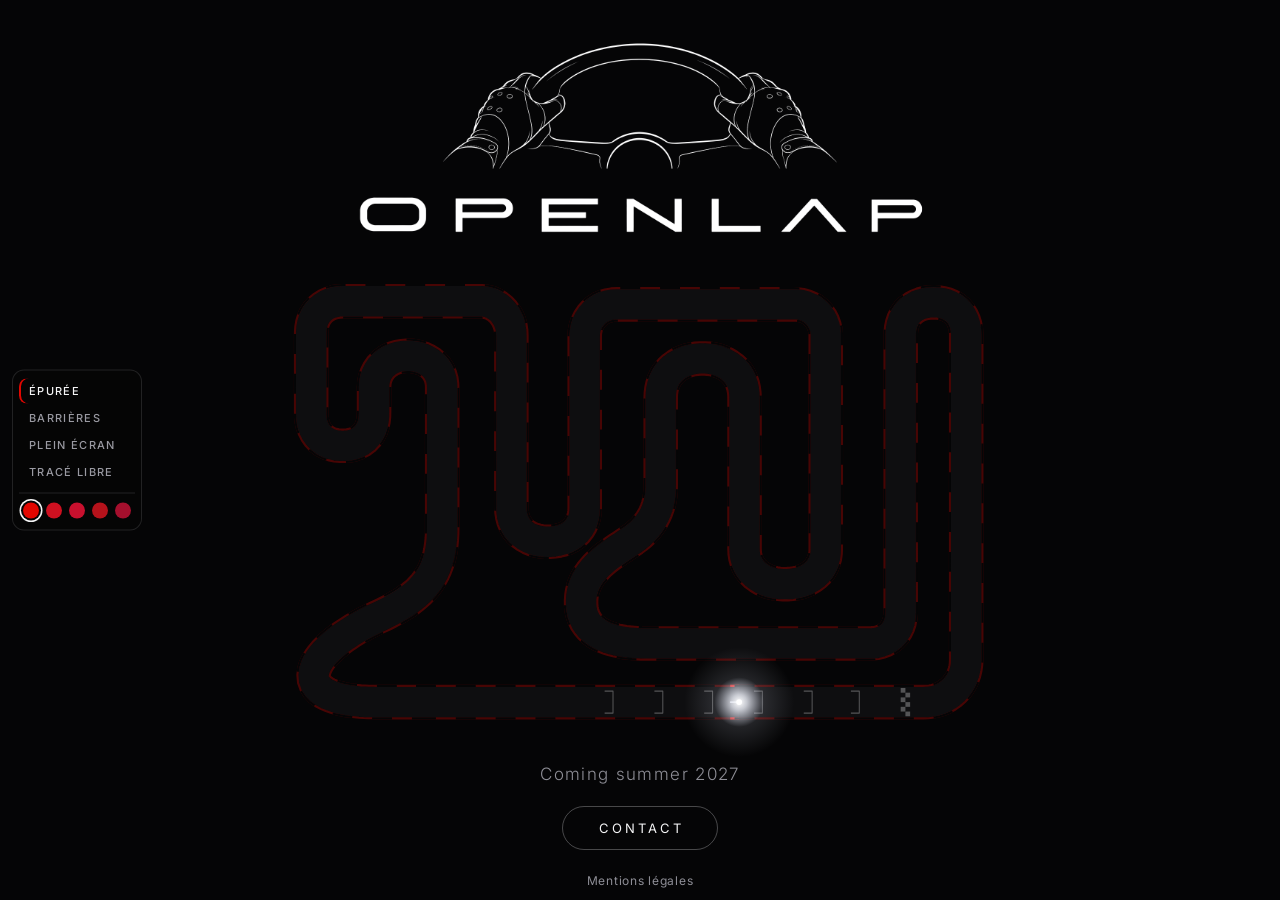
==== index.html @ 94e750ab "Version épurée : blocs du liseré allongés" ====
<!doctype html>
<html lang="fr">
<head>
  <meta charset="utf-8">
  <meta name="viewport" content="width=device-width, initial-scale=1">
  <meta name="theme-color" content="#050506">
  <meta name="robots" content="noindex, nofollow">
  <title>OPENLAP — Coming summer 2027</title>
  <meta name="description" content="OPENLAP, karting indoor électrique haut de gamme en Île-de-France. Ouverture prochaine.">
  <link rel="icon" href="favicon.svg" type="image/svg+xml">
  <link rel="preload" href="polices/inter.woff2" as="font" type="font/woff2" crossorigin>
  <style>
    @font-face {
      font-family: "Inter";
      src: url("polices/inter.woff2") format("woff2");
      font-weight: 100 900;
      font-display: swap;
    }
    :root {
      --fond: #050506;
      --blanc: #f5f5f6;
      --voile: #8e8e96;
      --rouge: #e10600;
    }
    * { box-sizing: border-box; }
    html, body { height: 100%; }
    body {
      margin: 0;
      background: var(--fond);
      color: var(--blanc);
      font-family: "Inter", -apple-system, BlinkMacSystemFont, "Helvetica Neue", "Segoe UI", Roboto, Arial, sans-serif;
      -webkit-font-smoothing: antialiased;
      overflow: hidden;
    }

    /* Une affiche : le logo, la piste, le bouton */
    .ecran {
      height: 100vh; height: 100svh; min-height: 480px;
      display: grid; grid-template-rows: auto minmax(0, 1fr) auto auto; justify-items: center;
      gap: clamp(12px, 2.6vh, 28px); padding: clamp(22px, 4.5vh, 48px) 20px 12px;
      text-align: center;
    }

    /* pas d'opacité 0 au départ : le navigateur doit compter le logo comme contenu affiché */
    .marque { line-height: 0; opacity: .01; animation: paraitre 2.2s ease .6s forwards; }
    .marque img { display: block; height: auto; width: min(86vw, clamp(84px, 17vh, 168px) * 3.754); /* 3,754 : largeur sur hauteur du logo */ }
    .cache { position: absolute; width: 1px; height: 1px; margin: 0; overflow: hidden; clip-path: inset(50%); white-space: nowrap; }

    /* La piste et la lumière */
    .piste { position: relative; width: 100%; max-width: 1180px; container-type: size; }
    /* overflow visible : le halo de la lumière ne doit pas être coupé au bord du dessin */
    .piste svg { position: absolute; inset: 0; width: 100%; height: 100%; display: block; overflow: visible; }
    @media (orientation: portrait) {
      /* Sur un écran en hauteur, la piste est tournée d'un quart de tour pour occuper la place */
      .piste svg {
        inset: auto; top: 50%; left: 50%;
        width: 100cqh; height: 100cqw;
        transform: translate(-50%, -50%) rotate(90deg);
      }
    }

    .bas { display: grid; justify-items: center; }
    .phrase {
      margin: 0 0 clamp(12px, 2.4vh, 22px);
      font-size: clamp(14px, 1.5vw, 17px); font-weight: 300; letter-spacing: .08em; color: var(--voile);
      opacity: 0; animation: paraitre 1.4s ease .9s forwards;
    }
    .phrase:empty { display: none; }
    .bouton {
      display: inline-block; padding: 13px 36px;
      font-size: 13px; font-weight: 400; letter-spacing: .24em; text-transform: uppercase; text-decoration: none;
      color: var(--blanc); border: 1px solid #f5f5f647; border-radius: 999px;
      transition: color .35s, background .35s, border-color .35s;
      opacity: 0; animation: paraitre 1.4s ease 1s forwards;
    }
    .bouton span { margin-right: -.24em; }
    .bouton:hover { color: var(--fond); background: var(--blanc); border-color: var(--blanc); }
    .bouton:focus-visible { outline: 2px solid var(--blanc); outline-offset: 5px; }
    @keyframes paraitre { to { opacity: 1; } }

    .pied {
      margin: 0; font-size: 12px; letter-spacing: .06em; color: var(--voile);
      opacity: 0; animation: paraitre 1.4s ease 1.3s forwards;
    }
    .pied a { color: inherit; text-decoration: none; padding: 8px; }
    .pied a:hover, .pied a:focus-visible { color: var(--blanc); }
  </style>
</head>
<body>
  <main class="ecran">
    <div class="marque">
      <img src="images/logo-openlap-70.png" width="1554" height="538" alt="">
      <h1 class="cache" data-texte="nom">OPENLAP</h1>
    </div>

    <div class="piste" aria-hidden="true">
      <svg viewBox="47 13 1421 912" preserveAspectRatio="xMidYMid meet">
        <defs>
          <!-- Le tracé du circuit du client : l'axe de la piste, relevé sur son plan type (releve-plan.json) -->
          <path id="trace" d="M 330 851 L 1300 851 C 1345 851 1380 816 1380 771 L 1380 150 C 1380 108 1352 88 1318 88 C 1283 88 1255 108 1255 150 L 1255 680 C 1255 715 1232 739 1196 739 L 770 739 C 700 739 645 720 645 660 C 645 600 700 570 745 540 C 780 515 797 480 797 440 L 797 270 C 797 215 840 195 877 195 C 914 195 957 215 957 270 L 957 560 C 957 600 990 626 1034 626 C 1080 626 1112 600 1112 560 L 1112 150 C 1112 118 1086 92 1054 92 L 712 92 C 678 92 652 118 652 152 L 652 480 C 652 522 622 545 582 545 C 542 545 512 522 512 480 L 512 150 C 512 115 486 86 454 86 L 190 86 C 155 86 130 110 130 146 L 130 300 C 130 340 155 362 190 362 C 225 362 250 340 250 300 L 250 250 C 250 212 280 190 314 190 C 350 190 380 212 380 250 L 380 520 C 380 620 330 655 255 690 C 115 755 75 851 255 851 Z"/>
          <!-- Les deux bords de la piste, calculés par le script à partir du tracé -->
          <path id="bord-dedans"/>
          <path id="bord-dehors"/>
          <radialGradient id="phare">
            <stop offset="0" stop-color="#ffffff"/>
            <stop offset=".14" stop-color="#f3f6ff" stop-opacity=".8"/>
            <stop offset=".45" stop-color="#e6ecff" stop-opacity=".13"/>
            <stop offset="1" stop-color="#e6ecff" stop-opacity="0"/>
          </radialGradient>
          <mask id="eclairage" maskUnits="userSpaceOnUse" x="0" y="0" width="1500" height="1049">
            <rect width="1500" height="1049" fill="#000"/>
            <!-- L'éclairage avance le long du tracé, jamais en cercle autour de la lumière :
                 les deux bords de la piste s'allument au même niveau, même dans un virage.
                 Sa largeur est celle de la piste : il ne déborde pas sur les couloirs voisins.
                 Chaque bande éclaire une longueur derrière la lumière, rien devant (en unités du tracé, ou en part du tour). -->
            <g fill="none" stroke="#fff" stroke-width="72" id="sillage">
              <use href="#trace" stroke-opacity=".26" data-arriere=".26t"/>
              <use href="#trace" stroke-opacity=".4" data-arriere=".11t"/>
              <use href="#trace" stroke-opacity=".16" data-arriere="300"/>
              <use href="#trace" stroke-opacity=".22" data-arriere="220"/>
              <use href="#trace" stroke-opacity=".3" data-arriere="140"/>
              <use href="#trace" stroke-opacity=".45" data-arriere="70"/>
            </g>
          </mask>
        </defs>

        <!-- Toute la piste reste visible, faiblement éclairée : le sol, et en très atténué les vibreurs, la grille et le damier -->
        <use href="#trace" fill="none" stroke="#0e0e10" stroke-width="58" stroke-linejoin="round"/>
        <g fill="none" stroke-linejoin="round" opacity=".3">
          <g stroke-width="4">
            <use href="#bord-dedans" stroke="#e10600"/><use href="#bord-dedans" stroke="#050506" stroke-dasharray="38 38"/>
            <use href="#bord-dehors" stroke="#e10600"/><use href="#bord-dehors" stroke="#050506" stroke-dasharray="38 38"/>
          </g>
          <path d="M 690 830 H 706 V 872 H 690 M 785 830 H 801 V 872 H 785 M 880 830 H 896 V 872 H 880 M 975 830 H 991 V 872 H 975 M 1070 830 H 1086 V 872 H 1070 M 1160 830 H 1176 V 872 H 1160" stroke="#f5f5f6" stroke-width="2"/>
          <g stroke="none" fill="#f5f5f6"><rect x="1255" y="824" width="9" height="9"/><rect x="1264" y="833" width="9" height="9"/><rect x="1255" y="842" width="9" height="9"/><rect x="1264" y="851" width="9" height="9"/><rect x="1255" y="860" width="9" height="9"/><rect x="1264" y="869" width="9" height="9"/></g>
        </g>

        <!-- La même piste en pleine lumière, révélée par le masque au passage de la lumière : le sol, les vibreurs rouge et noir sur les deux bords, la grille et le damier de départ -->
        <g mask="url(#eclairage)" fill="none" stroke-linejoin="round">
          <use href="#trace" stroke="#17171a" stroke-width="60"/>
          <g stroke-width="4">
            <use href="#bord-dedans" stroke="#e10600"/><use href="#bord-dedans" stroke="#050506" stroke-dasharray="38 38"/>
            <use href="#bord-dehors" stroke="#e10600"/><use href="#bord-dehors" stroke="#050506" stroke-dasharray="38 38"/>
          </g>
          <path d="M 690 830 H 706 V 872 H 690 M 785 830 H 801 V 872 H 785 M 880 830 H 896 V 872 H 880 M 975 830 H 991 V 872 H 975 M 1070 830 H 1086 V 872 H 1070 M 1160 830 H 1176 V 872 H 1160" stroke="#f5f5f6" stroke-width="2"/>
          <g stroke="none" fill="#f5f5f6"><rect x="1255" y="824" width="9" height="9"/><rect x="1264" y="833" width="9" height="9"/><rect x="1255" y="842" width="9" height="9"/><rect x="1264" y="851" width="9" height="9"/><rect x="1255" y="860" width="9" height="9"/><rect x="1264" y="869" width="9" height="9"/></g>
        </g>

        <!-- Le trait de lumière et le phare -->
        <use id="filet" href="#trace" fill="none" stroke="#f3f6ff" stroke-width="2" stroke-linecap="round" stroke-opacity=".9"/>
        <circle id="lueur" r="105" fill="url(#phare)"/>
        <circle id="point" r="5.5" fill="#fff"/>
      </svg>
    </div>

    <div class="bas">
      <p class="phrase" data-texte="phrase">Coming summer 2027</p>
      <a class="bouton" data-courriel href="mailto:contact@exemple.fr?subject=Prise%20de%20contact%20Openlap"><span data-texte="bouton">Contact</span></a>
    </div>

    <p class="pied"><a href="mentions-legales.html">Mentions légales</a></p>
  </main>

  <script>
    (function () {
      var trace = document.getElementById('trace');
      var total = trace.getTotalLength();
      var lueur = document.getElementById('lueur');
      var point = document.getElementById('point');
      var filet = document.getElementById('filet');
      var sillage = document.querySelectorAll('#sillage use');
      // Longueur de piste éclairée derrière la lumière, pour chaque bande du masque
      function longueur(texte) { return !texte ? 0 : texte.slice(-1) === 't' ? parseFloat(texte) * total : parseFloat(texte); }
      var bandes = [].map.call(sillage, function (u) { return longueur(u.dataset.arriere); });
      var filetLong = 0.12 * total;
      var depart = 600;          // le point de départ, en unités du tracé : sur la grille, avant la ligne
      var tour = 18000;          // durée d'un tour, en ms

      // Les vibreurs suivent chaque bord de la piste : leurs blocs gardent la même longueur
      // à l'intérieur et à l'extérieur des virages (un pointillé posé sur l'axe s'étirerait dehors et se tasserait dedans)
      // Le tracé est mesuré une seule fois (c'est la partie lente), puis les deux bords sont déduits des mêmes points
      (function () {
        var pas = 8, pts = [];
        for (var s = 0; s < total; s += pas) pts.push(trace.getPointAtLength(s));
        var n = pts.length, dedans = '', dehors = '';
        for (var i = 0; i < n; i++) {
          var avant = pts[(i - 1 + n) % n], apres = pts[(i + 1) % n];
          var tx = apres.x - avant.x, ty = apres.y - avant.y, l = Math.hypot(tx, ty) || 1;
          var nx = -ty / l * 31, ny = tx / l * 31, c = i ? 'L' : 'M';
          dedans += c + (pts[i].x + nx).toFixed(1) + ' ' + (pts[i].y + ny).toFixed(1);
          dehors += c + (pts[i].x - nx).toFixed(1) + ' ' + (pts[i].y - ny).toFixed(1);
        }
        document.getElementById('bord-dedans').setAttribute('d', dedans + 'Z');
        document.getElementById('bord-dehors').setAttribute('d', dehors + 'Z');
      })();

      function placer(avance) {
        var pos = (depart + avance) % total;
        var p = trace.getPointAtLength(pos);
        lueur.setAttribute('cx', p.x); lueur.setAttribute('cy', p.y);
        point.setAttribute('cx', p.x); point.setAttribute('cy', p.y);
        for (var i = 0; i < sillage.length; i++) {
          var l = Math.min(bandes[i], avance);
          sillage[i].setAttribute('stroke-dasharray', l + ' ' + (total - l));
          sillage[i].setAttribute('stroke-dashoffset', -(pos - l));
        }
        var f = Math.min(filetLong, avance);
        filet.setAttribute('stroke-dasharray', f + ' ' + (total - f));
        filet.setAttribute('stroke-dashoffset', -(pos - f));
      }

      // ?fige=0.45 arrête la lumière à 45 % du tour : sert aux captures
      var fige = new URLSearchParams(location.search).get('fige');
      // La lumière tourne même si l'appareil demande moins d'animations : elle est l'objet de la page
      if (fige !== null) {
        placer(parseFloat(fige) * total + total);
      } else {
        var debut = null;
        placer(0);
        requestAnimationFrame(function image(t) {
          if (debut === null) debut = t + 500;
          var ecoule = Math.max(0, t - debut);
          // Départ en douceur sur le premier tiers de tour, puis vitesse constante
          var tours = ecoule / tour;
          var avance = tours < 0.3 ? (tours * tours) / 0.6 : tours - 0.15;
          placer(avance * total);
          requestAnimationFrame(image);
        });
      }
    })();
  </script>
  <!-- Menu des essais : démonstration seulement, à retirer avant la mise en ligne -->
  <script src="essais.js" defer></script>
</body>
</html>
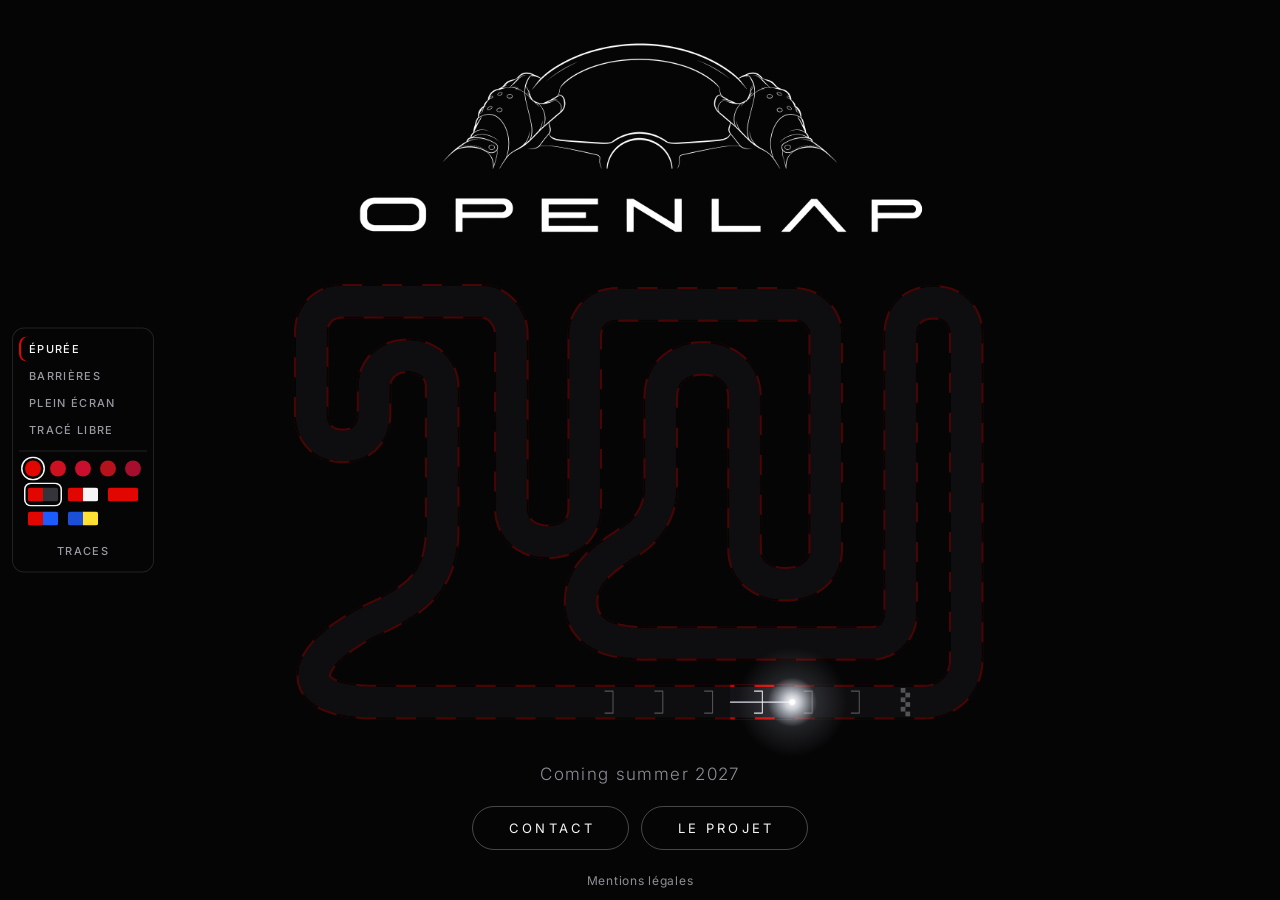
==== commit f7858b3c: "Bouton Le projet, mode glisse sur plein écran et tracé libre, vibreurs sans bloc coupé" ====
--- a/index.html
+++ b/index.html
@@ -85,6 +85,7 @@
     .pied a { color: inherit; text-decoration: none; padding: 8px; }
     .pied a:hover, .pied a:focus-visible { color: var(--blanc); }
   </style>
+  <link rel="stylesheet" href="infos.css">
 </head>
 <body>
   <main class="ecran">
@@ -155,10 +156,27 @@
 
     <div class="bas">
       <p class="phrase" data-texte="phrase">Coming summer 2027</p>
-      <a class="bouton" data-courriel href="mailto:contact@exemple.fr?subject=Prise%20de%20contact%20Openlap"><span data-texte="bouton">Contact</span></a>
+      <div class="boutons">
+        <a class="bouton" data-courriel href="mailto:contact@exemple.fr?subject=Prise%20de%20contact%20Openlap"><span data-texte="bouton">Contact</span></a>
+        <button type="button" class="bouton" data-infos data-si-presentation aria-haspopup="dialog" aria-controls="infos"><span data-texte="bouton2">Le projet</span></button>
+      </div>
     </div>
 
     <p class="pied"><a href="mentions-legales.html">Mentions légales</a></p>
+
+    <!-- Deuxième bouton : texte du client par-dessus le circuit (infos.js) ; retiré de la page s'il est vide (functions/index.js) -->
+    <dialog class="infos" id="infos" aria-labelledby="infos-titre" data-si-presentation>
+      <div class="contenu" tabindex="-1" autofocus>
+        <h2 id="infos-titre" data-texte="nom">OPENLAP</h2>
+        <p data-texte="presentation">Karting indoor électrique haut de gamme, en région parisienne.
+Ouverture prévue à l'été 2027.
+
+Partenaires, fournisseurs : écrivez-nous.
+
+(Texte provisoire : le vôtre se saisit dans la page privée.)</p>
+        <button type="button" class="bouton" data-fermer>Fermer</button>
+      </div>
+    </dialog>
   </main>
 
   <script>
@@ -192,6 +210,16 @@
         }
         document.getElementById('bord-dedans').setAttribute('d', dedans + 'Z');
         document.getElementById('bord-dehors').setAttribute('d', dehors + 'Z');
+        // Un nombre entier de paires rouge et noir fait le tour de chaque bord : la longueur des blocs est ajustée
+        // (à quelques dixièmes près), sinon le dernier bloc est coupé là où la boucle se referme, sur la ligne droite de départ
+        ['bord-dedans', 'bord-dehors'].forEach(function (id) {
+          var lb = document.getElementById(id).getTotalLength();
+          [].forEach.call(document.querySelectorAll('use[href="#' + id + '"][stroke-dasharray]'), function (u) {
+            var base = parseFloat(u.getAttribute('stroke-dasharray'));
+            var bloc = lb / (2 * Math.max(1, Math.round(lb / (2 * base))));
+            u.setAttribute('stroke-dasharray', bloc.toFixed(3) + ' ' + bloc.toFixed(3));
+          });
+        });
       })();
 
       function placer(avance) {
@@ -229,7 +257,9 @@
       }
     })();
   </script>
+  <script src="infos.js" defer></script>
   <!-- Menu des essais : démonstration seulement, à retirer avant la mise en ligne -->
+  <script src="traces.js" defer></script>
   <script src="essais.js" defer></script>
 </body>
 </html>
--- a/infos.css
+++ b/infos.css
@@ -0,0 +1,52 @@
+/* Deuxième bouton de la page et texte affiché par-dessus le circuit (infos.js).
+   Le circuit continue de tourner derrière, assombri et flouté ; le texte vient de la page privée (/admin). */
+.boutons { display: flex; flex-wrap: wrap; justify-content: center; gap: 12px; }
+.boutons .bouton { white-space: nowrap; }
+button.bouton { font-family: inherit; line-height: inherit; background: transparent; cursor: pointer; }
+
+dialog.infos {
+  width: 100vw; height: 100vh; height: 100dvh; max-width: none; max-height: none; margin: 0; padding: 32px 24px;
+  border: 0; background: transparent; color: var(--blanc, #f5f5f6); overflow-y: auto;
+}
+dialog.infos[open] { display: grid; place-items: center; animation: infos-entree .5s ease; }
+dialog.infos::backdrop { background: #050506c7; -webkit-backdrop-filter: blur(7px); backdrop-filter: blur(7px); }
+dialog.infos[open]::backdrop { animation: infos-voile .5s ease; }
+/* À l'ouverture, le focus va au texte (lu en premier par un lecteur d'écran), pas au bouton Fermer */
+dialog.infos .contenu { max-width: 36rem; text-align: center; outline: none; }
+dialog.infos h2 {
+  margin: 0 0 clamp(18px, 3vh, 28px);
+  font-size: 12px; font-weight: 400; letter-spacing: .32em; text-transform: uppercase; color: var(--voile, #9a9aa2);
+}
+dialog.infos p {
+  margin: 0 0 clamp(26px, 5vh, 44px); white-space: pre-line;
+  font-size: clamp(17px, 1.9vw, 21px); font-weight: 300; line-height: 1.65; letter-spacing: .01em;
+}
+/* Le bouton Fermer reprend le bouton de la page, sans son apparition retardée */
+dialog.infos .bouton { opacity: 1; animation: none; }
+@keyframes infos-entree { from { opacity: 0; transform: translateY(8px); } to { opacity: 1; transform: none; } }
+@keyframes infos-voile { from { opacity: 0; } to { opacity: 1; } }
+
+/* Mode « glisse » : ce qui est au-dessus du texte monte, ce qui est en dessous descend (de --decalage,
+   calculé par infos.js pour chaque élément), le texte arrive par le côté entre les deux, la piste s'atténue ; pas de voile.
+   Classe serre : pas la place pour s'écarter, retour au voile ci-dessus. */
+.marque, .phrase, .boutons, .pied { transition: transform .75s cubic-bezier(.65, 0, .35, 1); }
+/* Les mentions légales, quand elles n'ont plus la place, sont poussées entièrement hors de l'écran (classe sort, infos.js) */
+.piste { transition: opacity .75s ease; }
+body.ecarte .monte { transform: translateY(calc(-1 * var(--decalage, 0px))); }
+body.ecarte .descend { transform: translateY(var(--decalage, 0px)); }
+body.ecarte .piste { opacity: .22; }
+/* Le texte passe sur la piste : une ombre douce, de la couleur du fond, le garde net sur les vibreurs */
+dialog.infos.glisse:not(.serre) p { text-shadow: 0 0 10px #050506, 0 0 22px #050506; }
+dialog.infos.glisse:not(.serre)::backdrop { background: transparent; -webkit-backdrop-filter: none; backdrop-filter: none; animation: none; }
+dialog.infos.glisse:not(.serre)[open] { animation: none; }
+dialog.infos.glisse:not(.serre)[open] .contenu { animation: infos-cote .8s cubic-bezier(.22, 1, .36, 1) .22s both; }
+dialog.infos.glisse.sortie .contenu { animation: infos-cote-sortie .38s ease forwards; }
+/* Le nom est déjà à l'écran, au-dessus : le titre de la fenêtre reste pour les lecteurs d'écran seulement */
+dialog.infos.glisse:not(.serre) h2 {
+  position: absolute; width: 1px; height: 1px; margin: -1px; padding: 0; overflow: hidden; clip: rect(0 0 0 0); white-space: nowrap; border: 0;
+}
+@keyframes infos-cote { from { opacity: 0; transform: translateX(80px); } to { opacity: 1; transform: none; } }
+@keyframes infos-cote-sortie { from { opacity: 1; transform: none; } to { opacity: 0; transform: translateX(-60px); } }
+
+/* Pas d'exception pour « moins d'animations » (réglage Windows) : comme la lumière, l'ouverture fait partie de la page,
+   et le mouvement est lent et doux (Tim, 03/10 : avec ce réglage, le nom et les boutons sautaient au lieu de glisser) */
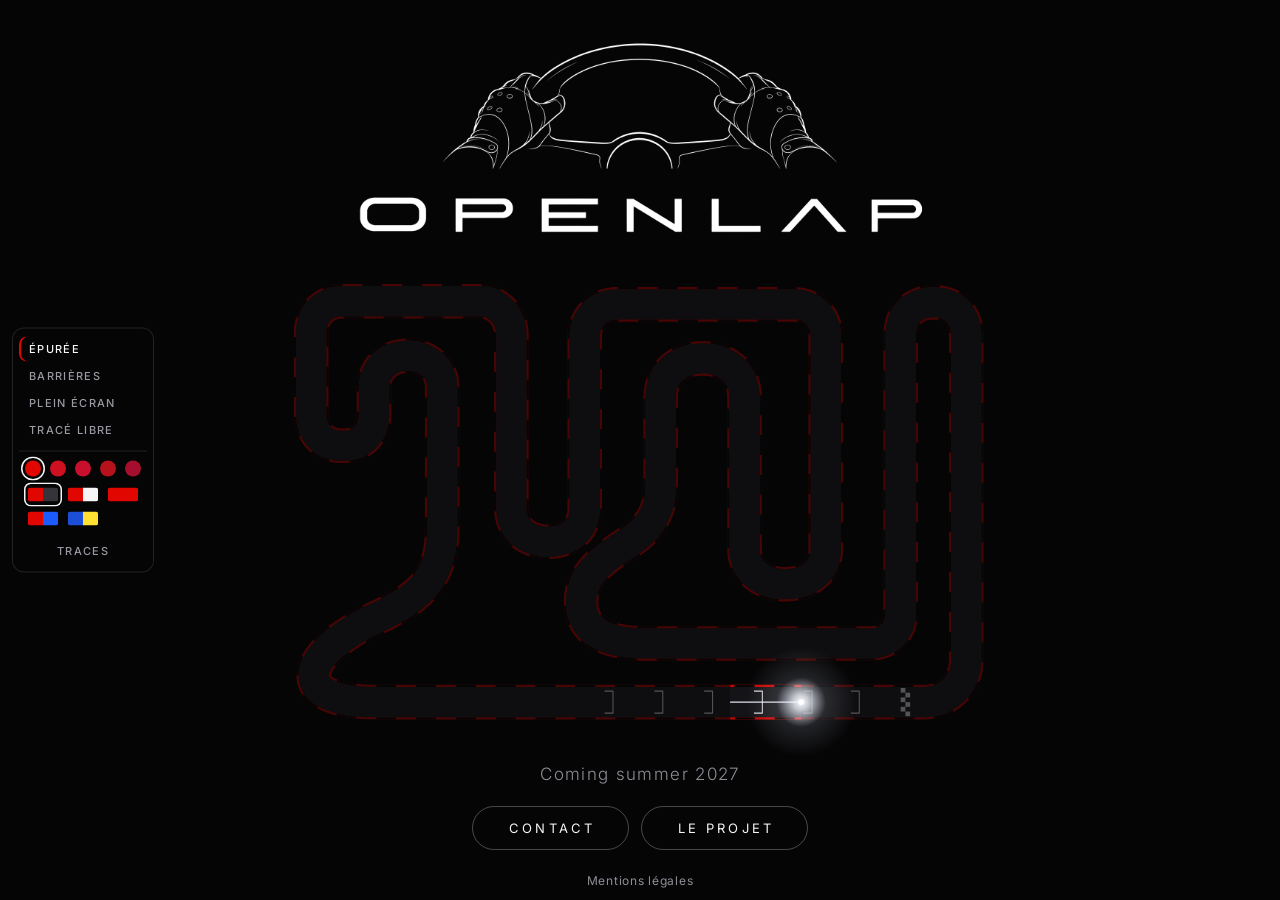
==== commit adc725a3: "Téléphone : le circuit tourne dans l'autre sens" ====
--- a/index.html
+++ b/index.html
@@ -55,7 +55,7 @@
       .piste svg {
         inset: auto; top: 50%; left: 50%;
         width: 100cqh; height: 100cqw;
-        transform: translate(-50%, -50%) rotate(90deg);
+        transform: translate(-50%, -50%) rotate(-90deg); /* vers la gauche : la lumière part vers le haut depuis la ligne de départ */
       }
     }
 
--- a/infos.css
+++ b/infos.css
@@ -23,15 +23,23 @@
 }
 /* Le bouton Fermer reprend le bouton de la page, sans son apparition retardée */
 dialog.infos .bouton { opacity: 1; animation: none; }
+/* À la fermeture, le texte et le voile s'effacent (classe sortie, posée par infos.js le temps du fondu) */
+dialog.infos[open].sortie { animation: infos-sortie .4s ease forwards; }
+dialog.infos[open].sortie::backdrop { animation: infos-voile-sortie .4s ease forwards; }
+/* (des animations à part : rejouer celle de l'entrée à l'envers ne repart pas, elle est déjà finie, et saute à la fin) */
+@keyframes infos-sortie { from { opacity: 1; transform: none; } to { opacity: 0; transform: translateY(8px); } }
+@keyframes infos-voile-sortie { from { opacity: 1; } to { opacity: 0; } }
 @keyframes infos-entree { from { opacity: 0; transform: translateY(8px); } to { opacity: 1; transform: none; } }
 @keyframes infos-voile { from { opacity: 0; } to { opacity: 1; } }
 
 /* Mode « glisse » : ce qui est au-dessus du texte monte, ce qui est en dessous descend (de --decalage,
-   calculé par infos.js pour chaque élément), le texte arrive par le côté entre les deux, la piste s'atténue ; pas de voile.
+   calculé par infos.js pour chaque élément), puis le texte apparaît en fondu dans l'espace libéré, la piste s'atténue ;
+   pas de voile. À la fermeture, l'inverse : le texte s'efface d'abord, puis le nom et les boutons reviennent.
+   Les deux temps se suivent (Tim, 03/10 : en même temps, le texte arrivait par-dessus le nom encore en mouvement).
    Classe serre : pas la place pour s'écarter, retour au voile ci-dessus. */
-.marque, .phrase, .boutons, .pied { transition: transform .75s cubic-bezier(.65, 0, .35, 1); }
+.marque, .phrase, .boutons, .pied { transition: transform .6s cubic-bezier(.65, 0, .35, 1); }
 /* Les mentions légales, quand elles n'ont plus la place, sont poussées entièrement hors de l'écran (classe sort, infos.js) */
-.piste { transition: opacity .75s ease; }
+.piste { transition: opacity .6s ease; }
 body.ecarte .monte { transform: translateY(calc(-1 * var(--decalage, 0px))); }
 body.ecarte .descend { transform: translateY(var(--decalage, 0px)); }
 body.ecarte .piste { opacity: .22; }
@@ -39,14 +47,15 @@
 dialog.infos.glisse:not(.serre) p { text-shadow: 0 0 10px #050506, 0 0 22px #050506; }
 dialog.infos.glisse:not(.serre)::backdrop { background: transparent; -webkit-backdrop-filter: none; backdrop-filter: none; animation: none; }
 dialog.infos.glisse:not(.serre)[open] { animation: none; }
-dialog.infos.glisse:not(.serre)[open] .contenu { animation: infos-cote .8s cubic-bezier(.22, 1, .36, 1) .22s both; }
-dialog.infos.glisse.sortie .contenu { animation: infos-cote-sortie .38s ease forwards; }
+dialog.infos.glisse:not(.serre)[open] .contenu { animation: infos-cote .7s cubic-bezier(.22, 1, .36, 1) .55s both; }
+/* (plus précise que la règle d'entrée juste au-dessus, sinon elle ne s'appliquerait jamais) */
+dialog.infos.glisse:not(.serre)[open].sortie .contenu { animation: infos-cote-sortie .3s ease forwards; }
 /* Le nom est déjà à l'écran, au-dessus : le titre de la fenêtre reste pour les lecteurs d'écran seulement */
 dialog.infos.glisse:not(.serre) h2 {
   position: absolute; width: 1px; height: 1px; margin: -1px; padding: 0; overflow: hidden; clip: rect(0 0 0 0); white-space: nowrap; border: 0;
 }
-@keyframes infos-cote { from { opacity: 0; transform: translateX(80px); } to { opacity: 1; transform: none; } }
-@keyframes infos-cote-sortie { from { opacity: 1; transform: none; } to { opacity: 0; transform: translateX(-60px); } }
+@keyframes infos-cote { from { opacity: 0; transform: translateX(28px); } to { opacity: 1; transform: none; } }
+@keyframes infos-cote-sortie { from { opacity: 1; transform: none; } to { opacity: 0; transform: translateX(-20px); } }
 
 /* Pas d'exception pour « moins d'animations » (réglage Windows) : comme la lumière, l'ouverture fait partie de la page,
    et le mouvement est lent et doux (Tim, 03/10 : avec ce réglage, le nom et les boutons sautaient au lieu de glisser) */
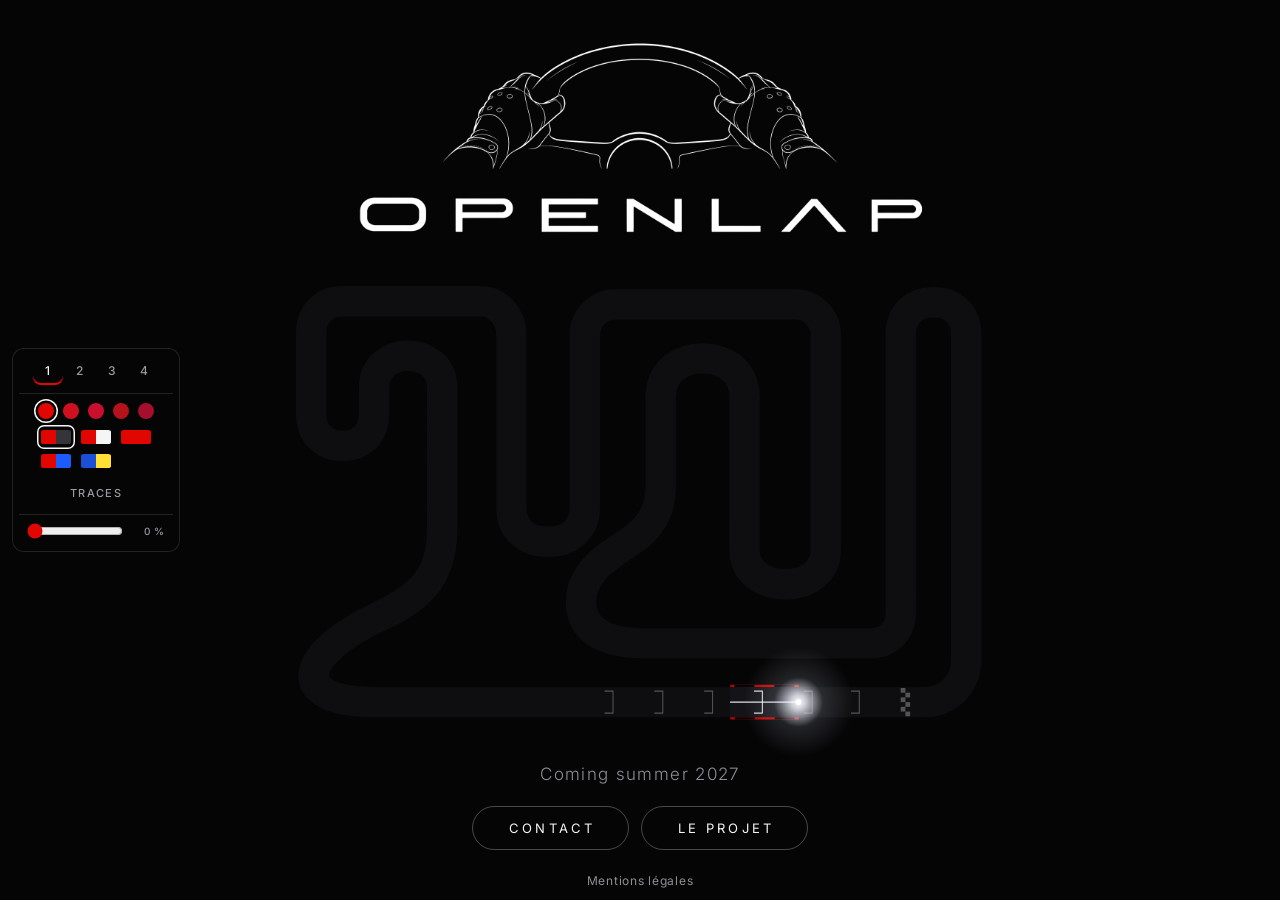
==== commit 97cd6387: "Liserés éteints au repos, curseur 0–100 % dans le menu" ====
--- a/index.html
+++ b/index.html
@@ -125,14 +125,19 @@
           </mask>
         </defs>
 
-        <!-- Toute la piste reste visible, faiblement éclairée : le sol, et en très atténué les vibreurs, la grille et le damier -->
+        <!-- Au repos : le sol de la piste, puis les liserés (éteints par défaut) et les marquages au sol -->
         <use href="#trace" fill="none" stroke="#0e0e10" stroke-width="58" stroke-linejoin="round"/>
-        <g fill="none" stroke-linejoin="round" opacity=".3">
+        <!-- Les liserés au repos : éteints par défaut (opacité 0) ; le curseur du menu des essais règle cette opacité de 0 à 100 % -->
+        <g fill="none" stroke-linejoin="round" class="repos-liseres" opacity="0">
           <g stroke-width="4">
             <use href="#bord-dedans" stroke="#e10600"/><use href="#bord-dedans" stroke="#050506" stroke-dasharray="38 38"/>
             <use href="#bord-dehors" stroke="#e10600"/><use href="#bord-dehors" stroke="#050506" stroke-dasharray="38 38"/>
           </g>
+        </g>
+        <!-- La grille et le damier restent visibles au repos -->
+        <g class="repos-marquages" fill="none" opacity=".3">
           <path d="M 690 830 H 706 V 872 H 690 M 785 830 H 801 V 872 H 785 M 880 830 H 896 V 872 H 880 M 975 830 H 991 V 872 H 975 M 1070 830 H 1086 V 872 H 1070 M 1160 830 H 1176 V 872 H 1160" stroke="#f5f5f6" stroke-width="2"/>
+
           <g stroke="none" fill="#f5f5f6"><rect x="1255" y="824" width="9" height="9"/><rect x="1264" y="833" width="9" height="9"/><rect x="1255" y="842" width="9" height="9"/><rect x="1264" y="851" width="9" height="9"/><rect x="1255" y="860" width="9" height="9"/><rect x="1264" y="869" width="9" height="9"/></g>
         </g>
 
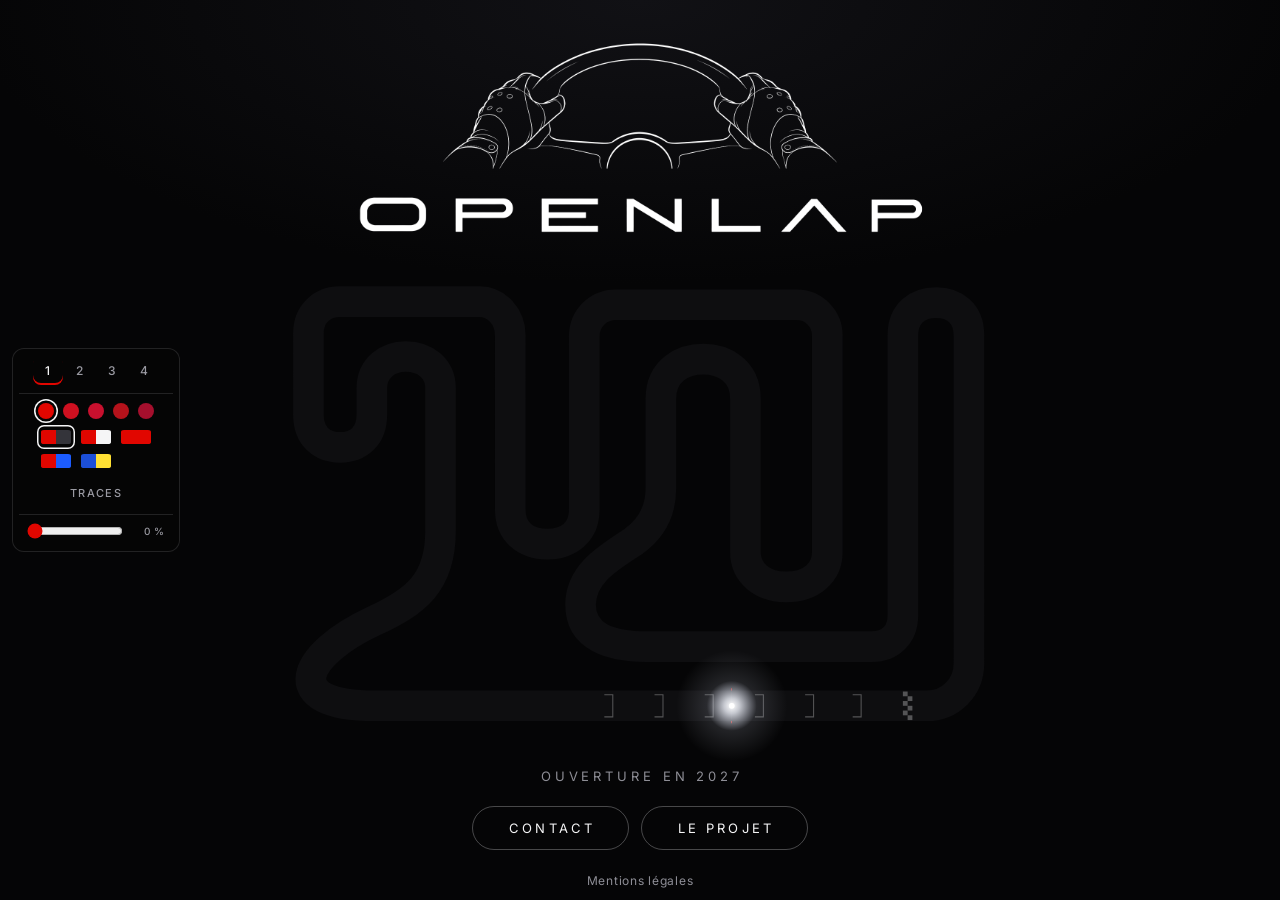
==== commit 2954fef3: "Ouverture en 2027 ; aperçu du lien, piste qui se dessine, finitions" ====
--- a/index.html
+++ b/index.html
@@ -5,8 +5,15 @@
   <meta name="viewport" content="width=device-width, initial-scale=1">
   <meta name="theme-color" content="#050506">
   <meta name="robots" content="noindex, nofollow">
-  <title>OPENLAP — Coming summer 2027</title>
+  <title>OPENLAP — Ouverture en 2027</title>
   <meta name="description" content="OPENLAP, karting indoor électrique haut de gamme en Île-de-France. Ouverture prochaine.">
+  <meta property="og:title" content="OPENLAP — Ouverture en 2027">
+  <meta property="og:description" content="Karting indoor électrique haut de gamme, en région parisienne.">
+  <meta property="og:image" content="https://timfidz.github.io/demo-openlap/images/apercu.png">
+  <meta property="og:image:width" content="1200">
+  <meta property="og:image:height" content="630">
+  <meta property="og:type" content="website">
+  <meta name="twitter:card" content="summary_large_image">
   <link rel="icon" href="favicon.svg" type="image/svg+xml">
   <link rel="preload" href="polices/inter.woff2" as="font" type="font/woff2" crossorigin>
   <style>
@@ -26,7 +33,7 @@
     html, body { height: 100%; }
     body {
       margin: 0;
-      background: var(--fond);
+      background: radial-gradient(ellipse 70% 42% at 50% 0%, #111115 0%, var(--fond) 75%) var(--fond);
       color: var(--blanc);
       font-family: "Inter", -apple-system, BlinkMacSystemFont, "Helvetica Neue", "Segoe UI", Roboto, Arial, sans-serif;
       -webkit-font-smoothing: antialiased;
@@ -62,7 +69,7 @@
     .bas { display: grid; justify-items: center; }
     .phrase {
       margin: 0 0 clamp(12px, 2.4vh, 22px);
-      font-size: clamp(14px, 1.5vw, 17px); font-weight: 300; letter-spacing: .08em; color: var(--voile);
+      font-size: clamp(11px, 1.1vw, 13px); font-weight: 400; letter-spacing: .3em; text-transform: uppercase; color: var(--voile);
       opacity: 0; animation: paraitre 1.4s ease .9s forwards;
     }
     .phrase:empty { display: none; }
@@ -126,7 +133,7 @@
         </defs>
 
         <!-- Au repos : le sol de la piste, puis les liserés (éteints par défaut) et les marquages au sol -->
-        <use href="#trace" fill="none" stroke="#0e0e10" stroke-width="58" stroke-linejoin="round"/>
+        <use class="dessine" href="#trace" fill="none" stroke="#0e0e10" stroke-width="58" stroke-linejoin="round"/>
         <!-- Les liserés au repos : éteints par défaut (opacité 0) ; le curseur du menu des essais règle cette opacité de 0 à 100 % -->
         <g fill="none" stroke-linejoin="round" class="repos-liseres" opacity="0">
           <g stroke-width="4">
@@ -160,7 +167,7 @@
     </div>
 
     <div class="bas">
-      <p class="phrase" data-texte="phrase">Coming summer 2027</p>
+      <p class="phrase" data-texte="phrase" style="margin-right: -.3em">Ouverture en 2027</p>
       <div class="boutons">
         <a class="bouton" data-courriel href="mailto:contact@exemple.fr?subject=Prise%20de%20contact%20Openlap"><span data-texte="bouton">Contact</span></a>
         <button type="button" class="bouton" data-infos data-si-presentation aria-haspopup="dialog" aria-controls="infos"><span data-texte="bouton2">Le projet</span></button>
@@ -248,10 +255,26 @@
       if (fige !== null) {
         placer(parseFloat(fige) * total + total);
       } else {
+        // À l'arrivée, la piste se dessine d'un trait (1,8 s), puis la lumière part
+        var DESSIN = 1800;
+        var traits = [].map.call(document.querySelectorAll('.dessine, .dessine use'), function (e) {
+          var cible = e.getAttribute('href') ? document.querySelector(e.getAttribute('href')) : null;
+          return cible && cible.getTotalLength ? { e: e, l: cible.getTotalLength() } : null;
+        }).filter(Boolean);
+        var marquages = document.querySelectorAll('.repos-marquages');
+        traits.forEach(function (x) { x.e.setAttribute('stroke-dasharray', '0 ' + x.l); });
+        [].forEach.call(marquages, function (g) { g.style.opacity = '0'; g.style.transition = 'opacity .8s ease'; });
         var debut = null;
         placer(0);
         requestAnimationFrame(function image(t) {
-          if (debut === null) debut = t + 500;
+          if (debut === null) debut = t + DESSIN + 300;
+          var avancement = Math.min(1, (t - (debut - DESSIN - 300)) / DESSIN), doux = 1 - Math.pow(1 - avancement, 3);
+          traits.forEach(function (x) { x.e.setAttribute('stroke-dasharray', (doux * x.l) + ' ' + x.l); });
+          if (avancement >= 1 && traits.length) {
+            traits.forEach(function (x) { x.e.removeAttribute('stroke-dasharray'); });
+            [].forEach.call(marquages, function (g) { g.style.opacity = ''; });
+            traits = [];
+          }
           var ecoule = Math.max(0, t - debut);
           // Départ en douceur sur le premier tiers de tour, puis vitesse constante
           var tours = ecoule / tour;
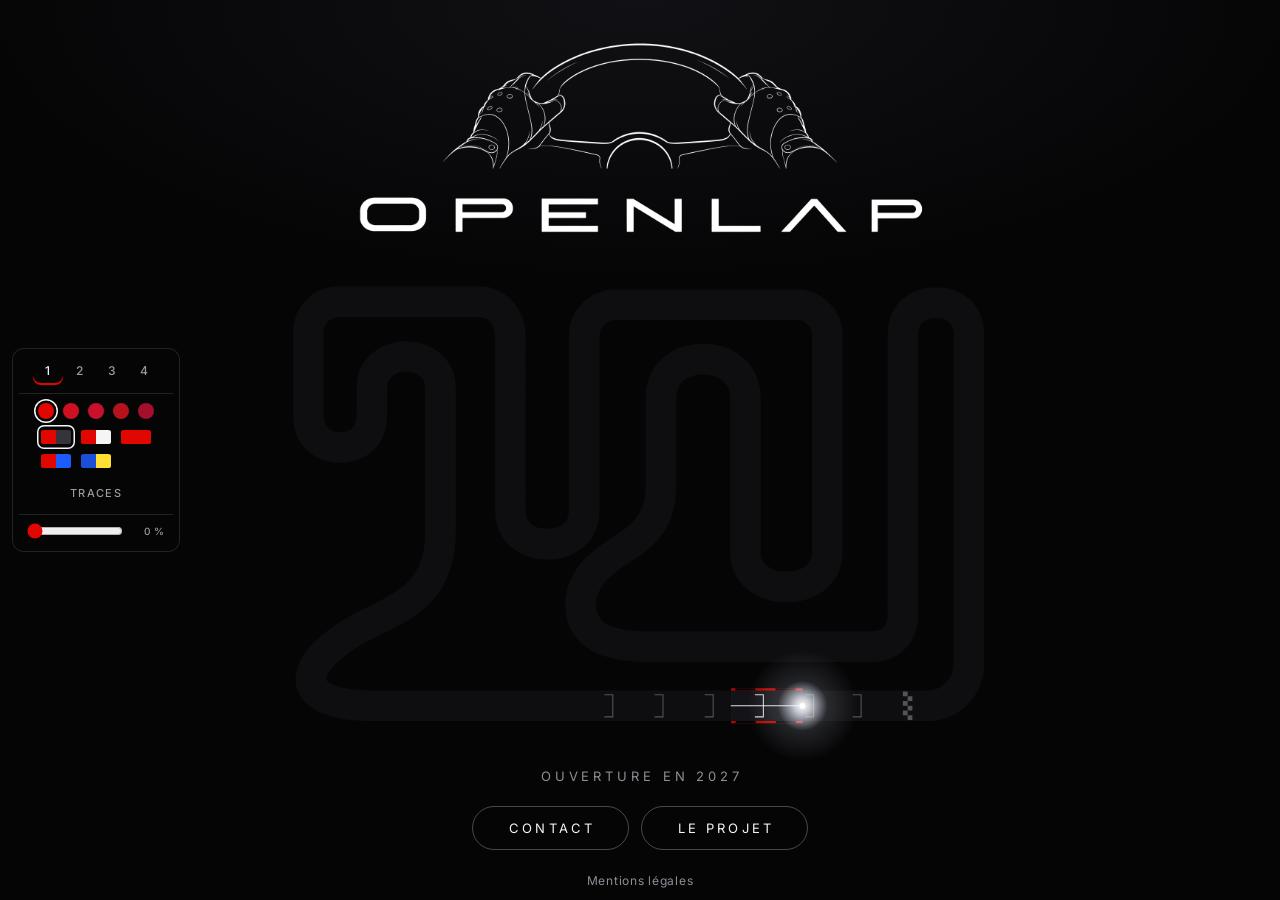
==== commit d58472c4: "Plus de piste qui se dessine à l'arrivée" ====
--- a/index.html
+++ b/index.html
@@ -133,7 +133,7 @@
         </defs>
 
         <!-- Au repos : le sol de la piste, puis les liserés (éteints par défaut) et les marquages au sol -->
-        <use class="dessine" href="#trace" fill="none" stroke="#0e0e10" stroke-width="58" stroke-linejoin="round"/>
+        <use href="#trace" fill="none" stroke="#0e0e10" stroke-width="58" stroke-linejoin="round"/>
         <!-- Les liserés au repos : éteints par défaut (opacité 0) ; le curseur du menu des essais règle cette opacité de 0 à 100 % -->
         <g fill="none" stroke-linejoin="round" class="repos-liseres" opacity="0">
           <g stroke-width="4">
@@ -255,26 +255,10 @@
       if (fige !== null) {
         placer(parseFloat(fige) * total + total);
       } else {
-        // À l'arrivée, la piste se dessine d'un trait (1,8 s), puis la lumière part
-        var DESSIN = 1800;
-        var traits = [].map.call(document.querySelectorAll('.dessine, .dessine use'), function (e) {
-          var cible = e.getAttribute('href') ? document.querySelector(e.getAttribute('href')) : null;
-          return cible && cible.getTotalLength ? { e: e, l: cible.getTotalLength() } : null;
-        }).filter(Boolean);
-        var marquages = document.querySelectorAll('.repos-marquages');
-        traits.forEach(function (x) { x.e.setAttribute('stroke-dasharray', '0 ' + x.l); });
-        [].forEach.call(marquages, function (g) { g.style.opacity = '0'; g.style.transition = 'opacity .8s ease'; });
         var debut = null;
         placer(0);
         requestAnimationFrame(function image(t) {
-          if (debut === null) debut = t + DESSIN + 300;
-          var avancement = Math.min(1, (t - (debut - DESSIN - 300)) / DESSIN), doux = 1 - Math.pow(1 - avancement, 3);
-          traits.forEach(function (x) { x.e.setAttribute('stroke-dasharray', (doux * x.l) + ' ' + x.l); });
-          if (avancement >= 1 && traits.length) {
-            traits.forEach(function (x) { x.e.removeAttribute('stroke-dasharray'); });
-            [].forEach.call(marquages, function (g) { g.style.opacity = ''; });
-            traits = [];
-          }
+          if (debut === null) debut = t + 500;
           var ecoule = Math.max(0, t - debut);
           // Départ en douceur sur le premier tiers de tour, puis vitesse constante
           var tours = ecoule / tour;
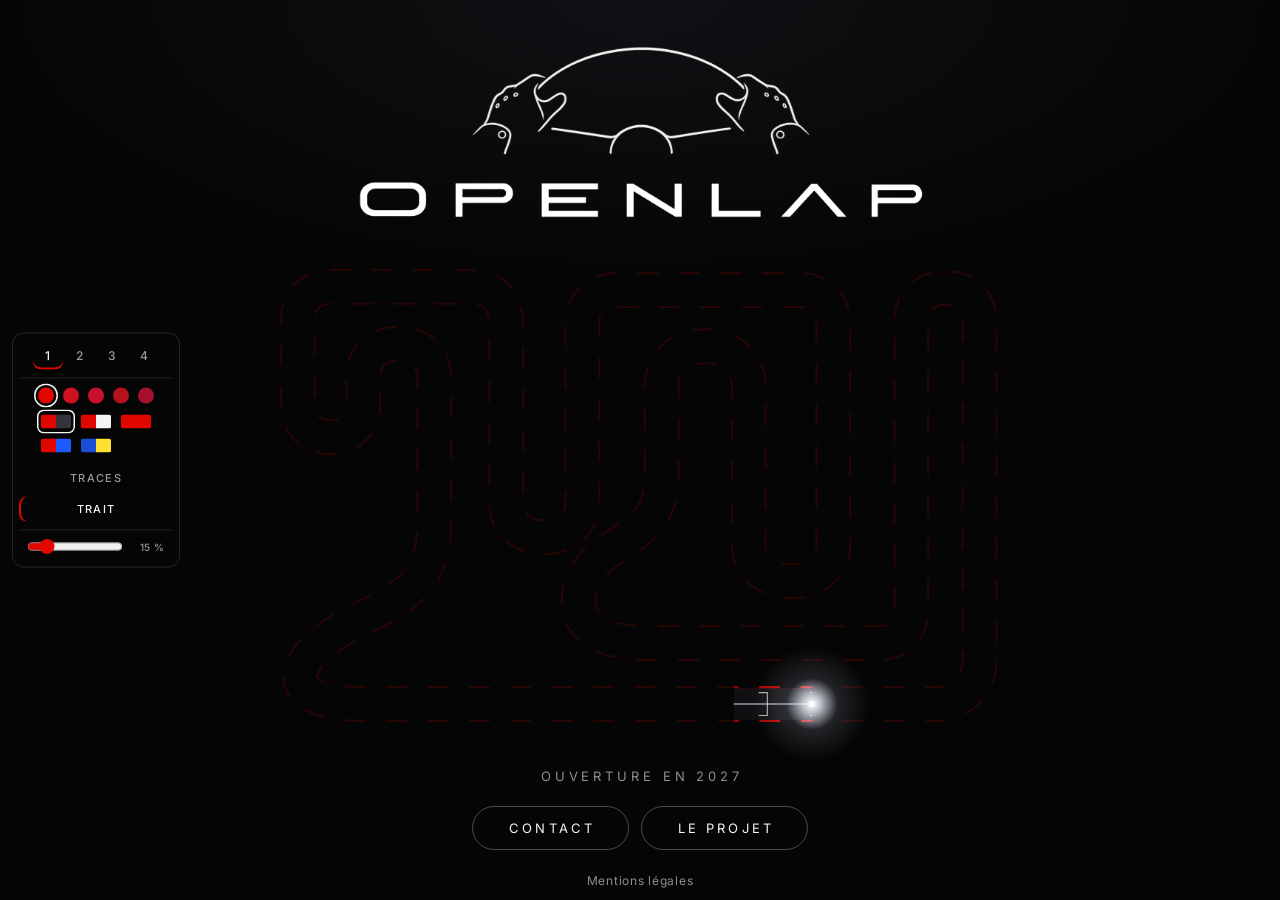
==== commit bdc7d7a7: "Retours du client : piste noire, trainee raccourcie, logo simplifie" ====
--- a/index.html
+++ b/index.html
@@ -97,7 +97,7 @@
 <body>
   <main class="ecran">
     <div class="marque">
-      <img src="images/logo-openlap-70.png" width="1554" height="538" alt="">
+      <img src="images/logo-openlap-simplifie.png" width="1554" height="496" alt="">
       <h1 class="cache" data-texte="nom">OPENLAP</h1>
     </div>
 
@@ -120,29 +120,30 @@
             <!-- L'éclairage avance le long du tracé, jamais en cercle autour de la lumière :
                  les deux bords de la piste s'allument au même niveau, même dans un virage.
                  Sa largeur est celle de la piste : il ne déborde pas sur les couloirs voisins.
-                 Chaque bande éclaire une longueur derrière la lumière, rien devant (en unités du tracé, ou en part du tour). -->
+                 Chaque bande éclaire une longueur derrière la lumière, rien devant (en unités du tracé, ou en part du tour).
+                 Longueurs divisées par deux le 03/10 (demande du client : moitié moins de lumière derrière le point). -->
             <g fill="none" stroke="#fff" stroke-width="72" id="sillage">
-              <use href="#trace" stroke-opacity=".26" data-arriere=".26t"/>
-              <use href="#trace" stroke-opacity=".4" data-arriere=".11t"/>
-              <use href="#trace" stroke-opacity=".16" data-arriere="300"/>
-              <use href="#trace" stroke-opacity=".22" data-arriere="220"/>
-              <use href="#trace" stroke-opacity=".3" data-arriere="140"/>
-              <use href="#trace" stroke-opacity=".45" data-arriere="70"/>
+              <use href="#trace" stroke-opacity=".26" data-arriere=".13t"/>
+              <use href="#trace" stroke-opacity=".4" data-arriere=".055t"/>
+              <use href="#trace" stroke-opacity=".16" data-arriere="150"/>
+              <use href="#trace" stroke-opacity=".22" data-arriere="110"/>
+              <use href="#trace" stroke-opacity=".3" data-arriere="70"/>
+              <use href="#trace" stroke-opacity=".45" data-arriere="35"/>
             </g>
           </mask>
         </defs>
 
-        <!-- Au repos : le sol de la piste, puis les liserés (éteints par défaut) et les marquages au sol -->
-        <use href="#trace" fill="none" stroke="#0e0e10" stroke-width="58" stroke-linejoin="round"/>
-        <!-- Les liserés au repos : éteints par défaut (opacité 0) ; le curseur du menu des essais règle cette opacité de 0 à 100 % -->
-        <g fill="none" stroke-linejoin="round" class="repos-liseres" opacity="0">
+        <!-- Au repos, la piste est noire (demande du client, 03/10) : pas de sol, liserés très faibles, marquages éteints ;
+             on devine le circuit, la piste ne s'éclaire qu'au passage de la lumière -->
+        <!-- Les liserés au repos, à 15 % (03/10 : la piste noire seule ne laissait plus deviner le circuit) ; le curseur du menu des essais règle cette opacité de 0 à 100 % -->
+        <g fill="none" stroke-linejoin="round" class="repos-liseres" opacity=".15">
           <g stroke-width="4">
             <use href="#bord-dedans" stroke="#e10600"/><use href="#bord-dedans" stroke="#050506" stroke-dasharray="38 38"/>
             <use href="#bord-dehors" stroke="#e10600"/><use href="#bord-dehors" stroke="#050506" stroke-dasharray="38 38"/>
           </g>
         </g>
-        <!-- La grille et le damier restent visibles au repos -->
-        <g class="repos-marquages" fill="none" opacity=".3">
+        <!-- La grille et le damier, éteints au repos (le curseur du menu des essais les rallume) -->
+        <g class="repos-marquages" fill="none" opacity="0">
           <path d="M 690 830 H 706 V 872 H 690 M 785 830 H 801 V 872 H 785 M 880 830 H 896 V 872 H 880 M 975 830 H 991 V 872 H 975 M 1070 830 H 1086 V 872 H 1070 M 1160 830 H 1176 V 872 H 1160" stroke="#f5f5f6" stroke-width="2"/>
 
           <g stroke="none" fill="#f5f5f6"><rect x="1255" y="824" width="9" height="9"/><rect x="1264" y="833" width="9" height="9"/><rect x="1255" y="842" width="9" height="9"/><rect x="1264" y="851" width="9" height="9"/><rect x="1255" y="860" width="9" height="9"/><rect x="1264" y="869" width="9" height="9"/></g>
@@ -202,7 +203,7 @@
       // Longueur de piste éclairée derrière la lumière, pour chaque bande du masque
       function longueur(texte) { return !texte ? 0 : texte.slice(-1) === 't' ? parseFloat(texte) * total : parseFloat(texte); }
       var bandes = [].map.call(sillage, function (u) { return longueur(u.dataset.arriere); });
-      var filetLong = 0.12 * total;
+      var filetLong = 0.06 * total;
       var depart = 600;          // le point de départ, en unités du tracé : sur la grille, avant la ligne
       var tour = 18000;          // durée d'un tour, en ms
 
--- a/infos.css
+++ b/infos.css
@@ -12,14 +12,15 @@
 dialog.infos::backdrop { background: #050506c7; -webkit-backdrop-filter: blur(7px); backdrop-filter: blur(7px); }
 dialog.infos[open]::backdrop { animation: infos-voile .5s ease; }
 /* À l'ouverture, le focus va au texte (lu en premier par un lecteur d'écran), pas au bouton Fermer */
-dialog.infos .contenu { max-width: 36rem; text-align: center; outline: none; }
+dialog.infos .contenu { max-width: 34rem; text-align: center; outline: none; }
 dialog.infos h2 {
   margin: 0 0 clamp(18px, 3vh, 28px);
   font-size: 12px; font-weight: 400; letter-spacing: .32em; text-transform: uppercase; color: var(--voile, #9a9aa2);
 }
+/* Le texte du client : fin et aéré, un peu espacé, un blanc légèrement cassé ; la taille reste lisible sur téléphone */
 dialog.infos p {
   margin: 0 0 clamp(26px, 5vh, 44px); white-space: pre-line;
-  font-size: clamp(17px, 1.9vw, 21px); font-weight: 300; line-height: 1.65; letter-spacing: .01em;
+  font-size: clamp(16px, 1.55vw, 19px); font-weight: 300; line-height: 1.85; letter-spacing: .035em; color: #e8e8ec;
 }
 /* Le bouton Fermer reprend le bouton de la page, sans son apparition retardée */
 dialog.infos .bouton { opacity: 1; animation: none; }
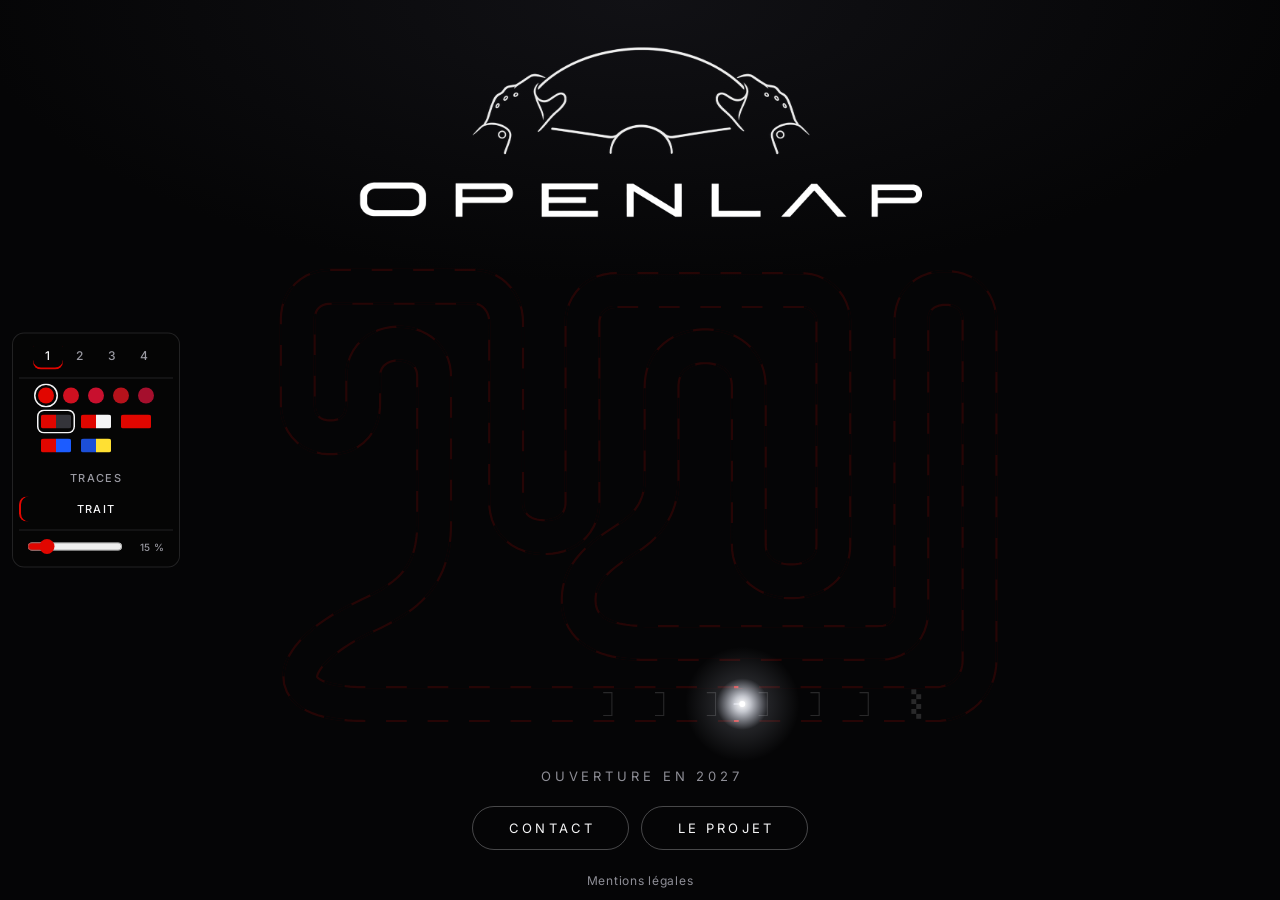
==== commit 69f99335: "Piste noire et trainee courte sur les quatre versions, grille au curseur, logo simplifie" ====
--- a/index.html
+++ b/index.html
@@ -133,7 +133,7 @@
           </mask>
         </defs>
 
-        <!-- Au repos, la piste est noire (demande du client, 03/10) : pas de sol, liserés très faibles, marquages éteints ;
+        <!-- Au repos, la piste est noire (demande du client, 03/10) : pas de sol, liserés, grille et damier très faibles ;
              on devine le circuit, la piste ne s'éclaire qu'au passage de la lumière -->
         <!-- Les liserés au repos, à 15 % (03/10 : la piste noire seule ne laissait plus deviner le circuit) ; le curseur du menu des essais règle cette opacité de 0 à 100 % -->
         <g fill="none" stroke-linejoin="round" class="repos-liseres" opacity=".15">
@@ -142,16 +142,15 @@
             <use href="#bord-dehors" stroke="#e10600"/><use href="#bord-dehors" stroke="#050506" stroke-dasharray="38 38"/>
           </g>
         </g>
-        <!-- La grille et le damier, éteints au repos (le curseur du menu des essais les rallume) -->
-        <g class="repos-marquages" fill="none" opacity="0">
+        <!-- La grille et le damier, au même niveau que les liserés au repos (le curseur du menu des essais règle les deux) -->
+        <g class="repos-marquages" fill="none" opacity=".15">
           <path d="M 690 830 H 706 V 872 H 690 M 785 830 H 801 V 872 H 785 M 880 830 H 896 V 872 H 880 M 975 830 H 991 V 872 H 975 M 1070 830 H 1086 V 872 H 1070 M 1160 830 H 1176 V 872 H 1160" stroke="#f5f5f6" stroke-width="2"/>
 
           <g stroke="none" fill="#f5f5f6"><rect x="1255" y="824" width="9" height="9"/><rect x="1264" y="833" width="9" height="9"/><rect x="1255" y="842" width="9" height="9"/><rect x="1264" y="851" width="9" height="9"/><rect x="1255" y="860" width="9" height="9"/><rect x="1264" y="869" width="9" height="9"/></g>
         </g>
 
-        <!-- La même piste en pleine lumière, révélée par le masque au passage de la lumière : le sol, les vibreurs rouge et noir sur les deux bords, la grille et le damier de départ -->
+        <!-- La même piste en pleine lumière, révélée par le masque au passage de la lumière : les vibreurs rouge et noir sur les deux bords, la grille et le damier de départ -->
         <g mask="url(#eclairage)" fill="none" stroke-linejoin="round">
-          <use href="#trace" stroke="#17171a" stroke-width="60"/>
           <g stroke-width="4">
             <use href="#bord-dedans" stroke="#e10600"/><use href="#bord-dedans" stroke="#050506" stroke-dasharray="38 38"/>
             <use href="#bord-dehors" stroke="#e10600"/><use href="#bord-dehors" stroke="#050506" stroke-dasharray="38 38"/>
